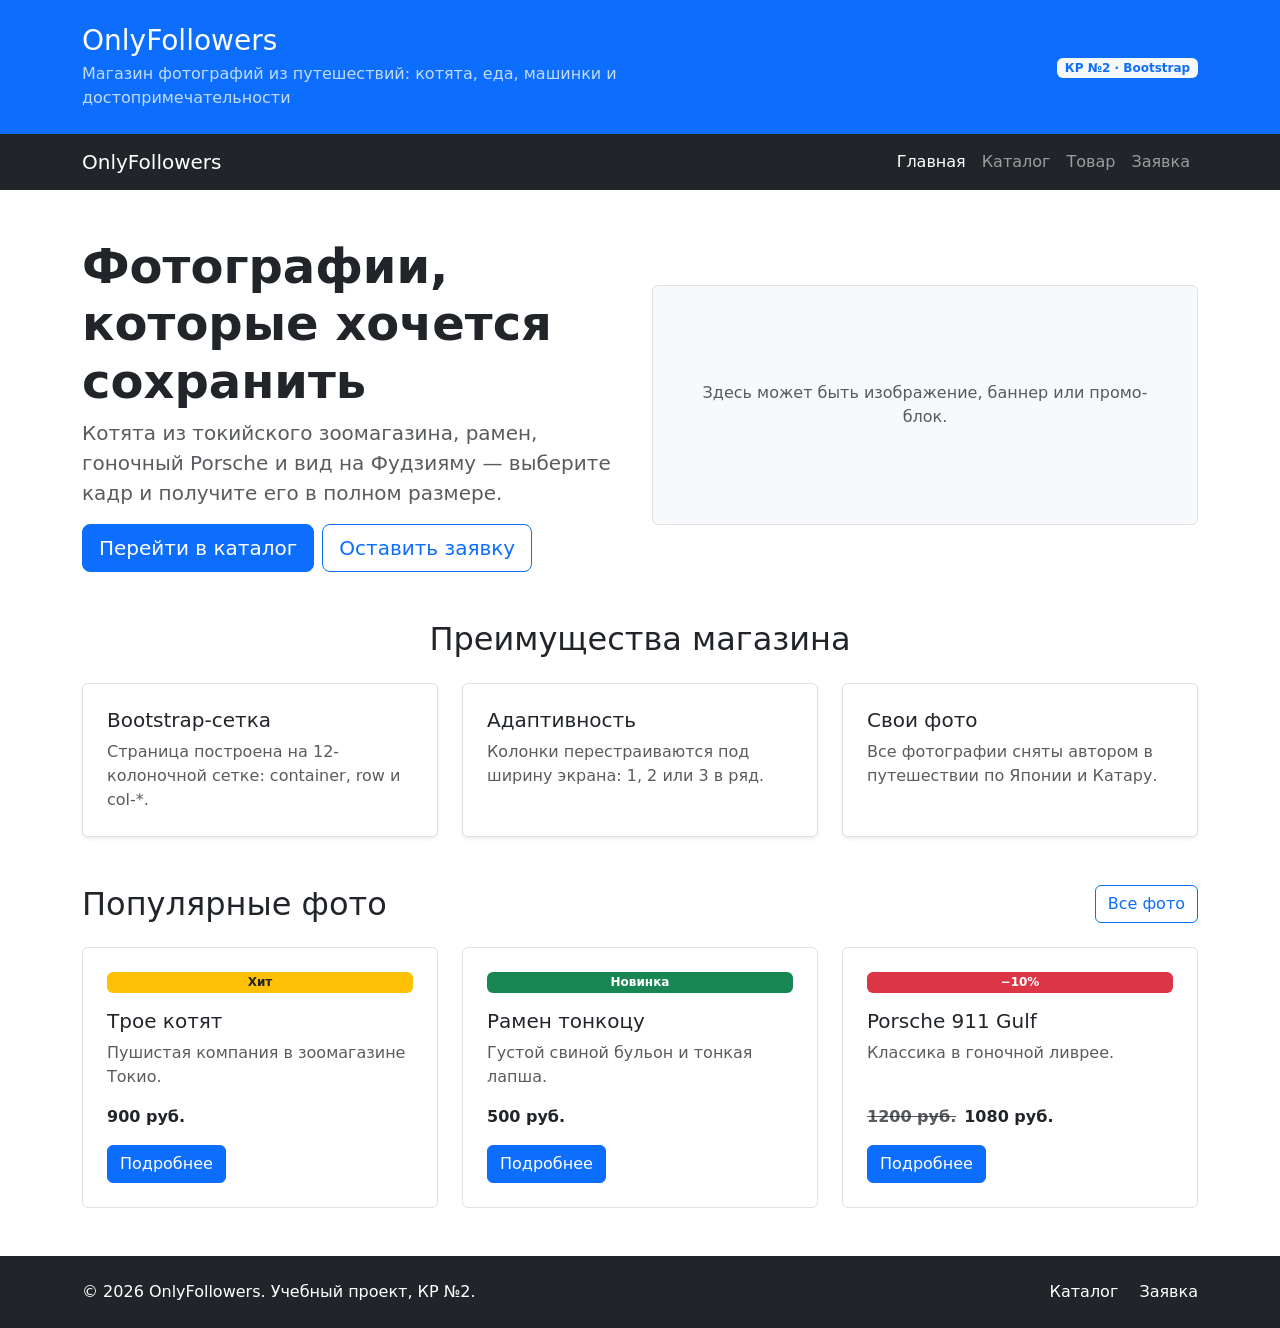
==== index.html @ d78c7d56 "feat: create Bootstrap grid homepage Co-Authored-By: Claude Opus 5.5 <noreply@anthropic.com>" ====
<!DOCTYPE html>
<html lang="ru">
<head>
  <meta charset="UTF-8">
  <meta name="viewport" content="width=device-width, initial-scale=1.0">
  <meta name="description" content="Магазин фотографий из путешествий на Bootstrap: котята, еда, машинки и достопримечательности.">
  <title>Главная — OnlyFollowers</title>

  <link
    href="https://cdn.jsdelivr.net/npm/bootstrap@5.3.8/dist/css/bootstrap.min.css"
    rel="stylesheet"
  >
  <link rel="stylesheet" href="css/custom.css">
</head>
<body>
  <header class="bg-primary text-white py-4">
    <div class="container">
      <div class="row align-items-center">
        <div class="col-12 col-md-8">
          <p class="h3 mb-1">OnlyFollowers</p>
          <p class="mb-0 opacity-75">
            Магазин фотографий из путешествий: котята, еда, машинки и достопримечательности
          </p>
        </div>

        <div class="col-12 col-md-4 text-md-end mt-3 mt-md-0">
          <span class="badge bg-light text-primary">КР №2 · Bootstrap</span>
        </div>
      </div>
    </div>
  </header>

  <nav class="navbar navbar-expand-lg navbar-dark bg-dark">
    <div class="container">
      <a class="navbar-brand" href="index.html">OnlyFollowers</a>

      <button
        class="navbar-toggler"
        type="button"
        data-bs-toggle="collapse"
        data-bs-target="#mainNavbar"
        aria-controls="mainNavbar"
        aria-expanded="false"
        aria-label="Переключить навигацию"
      >
        <span class="navbar-toggler-icon"></span>
      </button>

      <div class="collapse navbar-collapse" id="mainNavbar">
        <ul class="navbar-nav ms-auto">
          <li class="nav-item">
            <a class="nav-link active" aria-current="page" href="index.html">Главная</a>
          </li>

          <li class="nav-item">
            <a class="nav-link" href="catalog.html">Каталог</a>
          </li>

          <li class="nav-item">
            <a class="nav-link" href="product.html">Товар</a>
          </li>

          <li class="nav-item">
            <a class="nav-link" href="order.html">Заявка</a>
          </li>
        </ul>
      </div>
    </div>
  </nav>

  <main>
    <section class="container my-5">
      <div class="row align-items-center g-4">
        <div class="col-12 col-lg-6">
          <h1 class="display-5 fw-bold">
            Фотографии, которые хочется сохранить
          </h1>
          <p class="lead text-muted">
            Котята из токийского зоомагазина, рамен, гоночный Porsche
            и вид на Фудзияму — выберите кадр и получите его в полном размере.
          </p>
          <div class="d-flex flex-wrap gap-2">
            <a class="btn btn-primary btn-lg" href="catalog.html">Перейти в каталог</a>
            <a class="btn btn-outline-primary btn-lg" href="order.html">Оставить заявку</a>
          </div>
        </div>

        <div class="col-12 col-lg-6">
          <div class="placeholder-box p-5 bg-light border rounded d-flex align-items-center justify-content-center text-center">
            <p class="mb-0 text-muted">
              Здесь может быть изображение, баннер или промо-блок.
            </p>
          </div>
        </div>
      </div>
    </section>

    <section class="container my-5">
      <h2 class="text-center mb-4">Преимущества магазина</h2>

      <div class="row g-4">
        <div class="col-12 col-md-4">
          <div class="p-4 border rounded h-100 bg-white shadow-sm">
            <h3 class="h5">Bootstrap-сетка</h3>
            <p class="mb-0 text-muted">Страница построена на 12-колоночной сетке: container, row и col-*.</p>
          </div>
        </div>

        <div class="col-12 col-md-4">
          <div class="p-4 border rounded h-100 bg-white shadow-sm">
            <h3 class="h5">Адаптивность</h3>
            <p class="mb-0 text-muted">Колонки перестраиваются под ширину экрана: 1, 2 или 3 в ряд.</p>
          </div>
        </div>

        <div class="col-12 col-md-4">
          <div class="p-4 border rounded h-100 bg-white shadow-sm">
            <h3 class="h5">Свои фото</h3>
            <p class="mb-0 text-muted">Все фотографии сняты автором в путешествии по Японии и Катару.</p>
          </div>
        </div>
      </div>
    </section>

    <section class="container my-5" id="popular">
      <div class="d-flex justify-content-between align-items-center mb-4">
        <h2 class="mb-0">Популярные фото</h2>
        <a class="btn btn-outline-primary" href="catalog.html">Все фото</a>
      </div>

      <div class="row g-4">
        <div class="col-12 col-md-6 col-lg-4">
          <div class="border rounded h-100 p-4 d-flex flex-column">
            <span class="badge bg-warning text-dark mb-3">Хит</span>
            <h3 class="h5">Трое котят</h3>
            <p class="text-muted">Пушистая компания в зоомагазине Токио.</p>
            <p class="fw-bold mb-3 mt-auto">900 руб.</p>
            <a class="btn btn-primary align-self-start" href="catalog.html">Подробнее</a>
          </div>
        </div>

        <div class="col-12 col-md-6 col-lg-4">
          <div class="border rounded h-100 p-4 d-flex flex-column">
            <span class="badge bg-success mb-3">Новинка</span>
            <h3 class="h5">Рамен тонкоцу</h3>
            <p class="text-muted">Густой свиной бульон и тонкая лапша.</p>
            <p class="fw-bold mb-3 mt-auto">500 руб.</p>
            <a class="btn btn-primary align-self-start" href="catalog.html">Подробнее</a>
          </div>
        </div>

        <div class="col-12 col-md-6 col-lg-4">
          <div class="border rounded h-100 p-4 d-flex flex-column">
            <span class="badge bg-danger mb-3">−10%</span>
            <h3 class="h5">Porsche 911 Gulf</h3>
            <p class="text-muted">Классика в гоночной ливрее.</p>
            <p class="fw-bold mb-3 mt-auto"><span class="text-muted text-decoration-line-through fs-6 me-2">1200 руб.</span>1080 руб.</p>
            <a class="btn btn-primary align-self-start" href="catalog.html">Подробнее</a>
          </div>
        </div>
      </div>
    </section>
  </main>

  <footer class="bg-dark text-white py-4 mt-5">
    <div class="container">
      <div class="row align-items-center g-3">
        <div class="col-12 col-md-6">
          <p class="mb-0">&copy; 2026 OnlyFollowers. Учебный проект, КР №2.</p>
        </div>

        <div class="col-12 col-md-6 text-md-end">
          <a class="text-white text-decoration-none me-3" href="catalog.html">Каталог</a>
          <a class="text-white text-decoration-none" href="order.html">Заявка</a>
        </div>
      </div>
    </div>
  </footer>

  <script
    src="https://cdn.jsdelivr.net/npm/bootstrap@5.3.8/dist/js/bootstrap.bundle.min.js">
  </script>
</body>
</html>
---- css/custom.css ----
body {
  min-height: 100vh;
}

.placeholder-box {
  min-height: 240px;
}
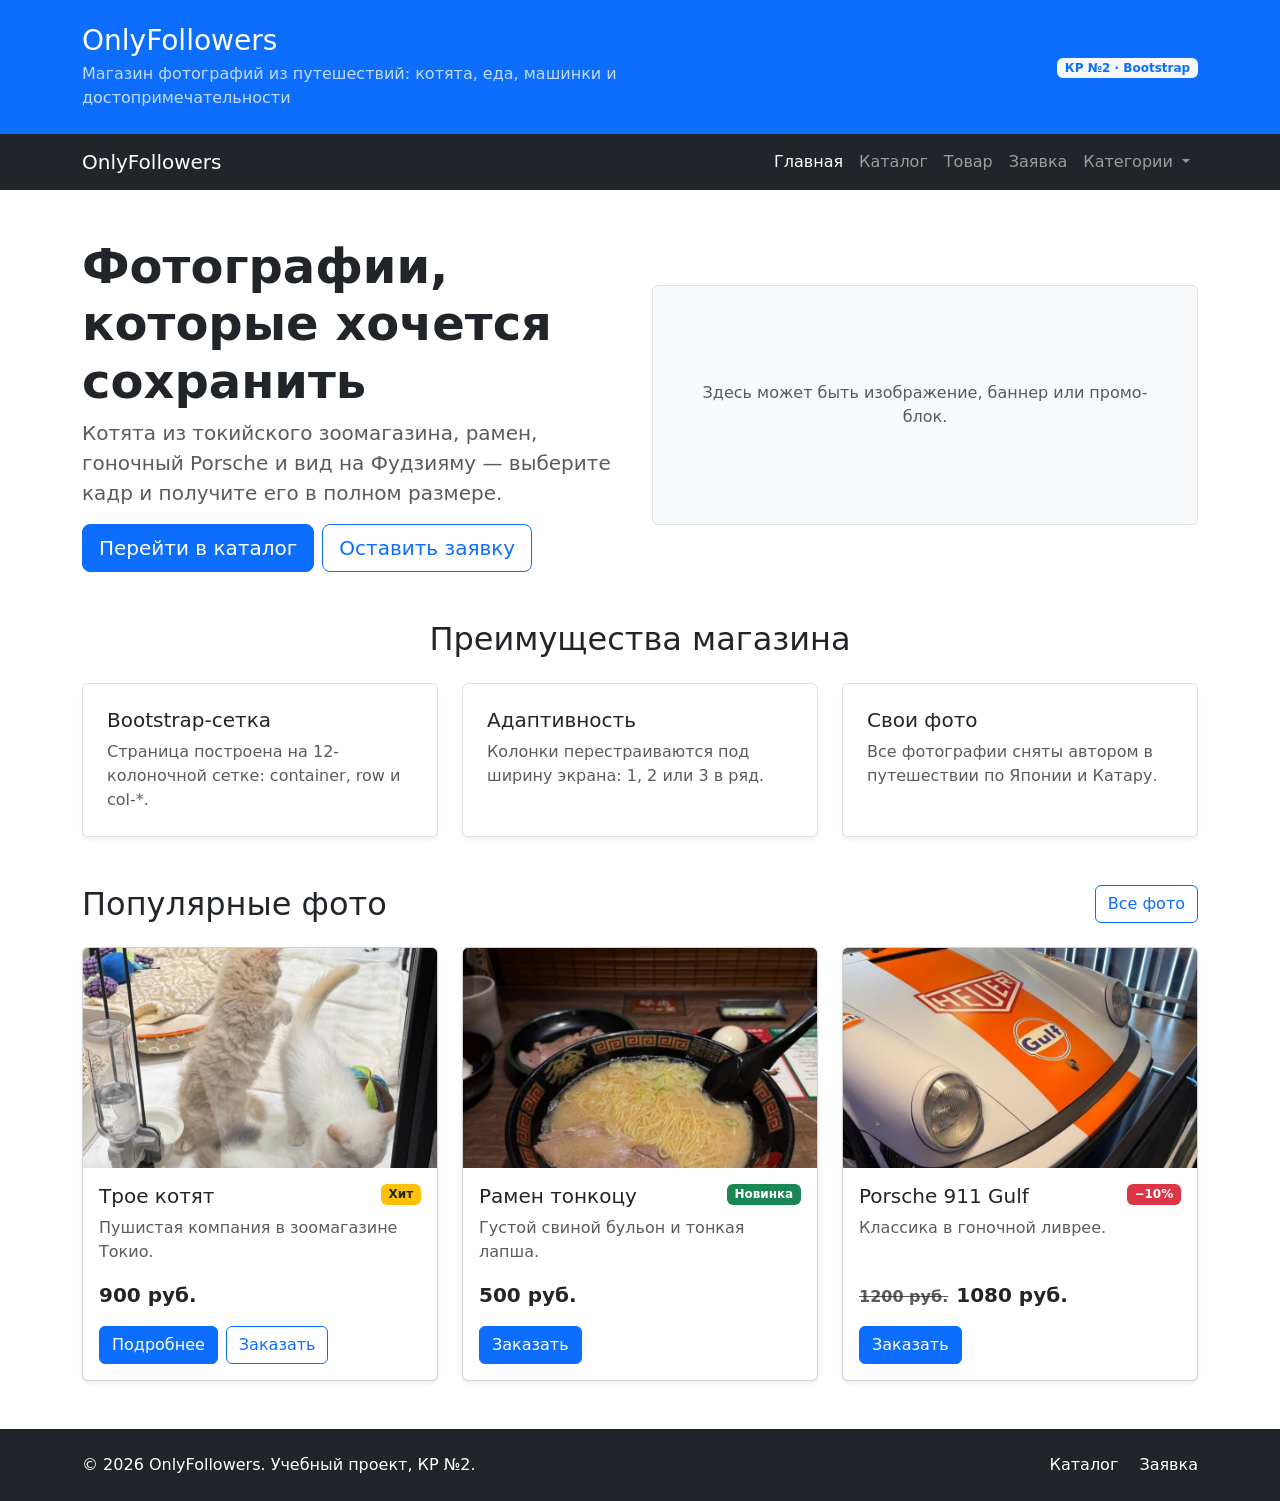
==== commit 865468f9: "feat: add Bootstrap components pages Co-Authored-By: Claude Opus 5.5 <noreply@anthropic.com>" ====
--- a/index.html
+++ b/index.html
@@ -63,6 +63,26 @@
           <li class="nav-item">
             <a class="nav-link" href="order.html">Заявка</a>
           </li>
+
+          <li class="nav-item dropdown">
+            <a
+              class="nav-link dropdown-toggle"
+              href="#"
+              role="button"
+              data-bs-toggle="dropdown"
+              aria-expanded="false"
+            >
+              Категории
+            </a>
+            <ul class="dropdown-menu dropdown-menu-end">
+              <li><a class="dropdown-item" href="catalog.html#pets">Котята и щенки</a></li>
+              <li><a class="dropdown-item" href="catalog.html#food">Еда</a></li>
+              <li><a class="dropdown-item" href="catalog.html#cars">Машинки</a></li>
+              <li><a class="dropdown-item" href="catalog.html#places">Достопримечательности</a></li>
+              <li><hr class="dropdown-divider"></li>
+              <li><a class="dropdown-item" href="index.html#popular">Популярное</a></li>
+            </ul>
+          </li>
         </ul>
       </div>
     </div>
@@ -130,32 +150,87 @@
 
       <div class="row g-4">
         <div class="col-12 col-md-6 col-lg-4">
-          <div class="border rounded h-100 p-4 d-flex flex-column">
-            <span class="badge bg-warning text-dark mb-3">Хит</span>
-            <h3 class="h5">Трое котят</h3>
-            <p class="text-muted">Пушистая компания в зоомагазине Токио.</p>
-            <p class="fw-bold mb-3 mt-auto">900 руб.</p>
-            <a class="btn btn-primary align-self-start" href="catalog.html">Подробнее</a>
+          <div class="card h-100 shadow-sm">
+            <img src="images/kittens-trio.jpg" class="card-img-top" alt="Трое котят играют в вольере" width="800" height="1066" loading="lazy">
+            <div class="card-body d-flex flex-column">
+              <div class="d-flex justify-content-between align-items-start gap-2 mb-2">
+                <h3 class="card-title h5 mb-0">Трое котят</h3>
+                <span class="badge bg-warning text-dark">Хит</span>
+              </div>
+
+              <p class="card-text text-muted">Пушистая компания в зоомагазине Токио.</p>
+
+              <p class="fw-bold fs-5 mt-auto mb-3">900 руб.</p>
+
+              <div class="d-flex gap-2">
+                <a class="btn btn-primary" href="product.html">Подробнее</a>
+                <button
+                  class="btn btn-outline-primary"
+                  type="button"
+                  data-bs-toggle="modal"
+                  data-bs-target="#orderModal"
+                  data-product="Трое котят"
+                >
+                  Заказать
+                </button>
+              </div>
+            </div>
           </div>
         </div>
 
         <div class="col-12 col-md-6 col-lg-4">
-          <div class="border rounded h-100 p-4 d-flex flex-column">
-            <span class="badge bg-success mb-3">Новинка</span>
-            <h3 class="h5">Рамен тонкоцу</h3>
-            <p class="text-muted">Густой свиной бульон и тонкая лапша.</p>
-            <p class="fw-bold mb-3 mt-auto">500 руб.</p>
-            <a class="btn btn-primary align-self-start" href="catalog.html">Подробнее</a>
+          <div class="card h-100 shadow-sm">
+            <img src="images/ramen-tonkotsu.jpg" class="card-img-top" alt="Миска рамена тонкоцу" width="800" height="1066" loading="lazy">
+            <div class="card-body d-flex flex-column">
+              <div class="d-flex justify-content-between align-items-start gap-2 mb-2">
+                <h3 class="card-title h5 mb-0">Рамен тонкоцу</h3>
+                <span class="badge bg-success">Новинка</span>
+              </div>
+
+              <p class="card-text text-muted">Густой свиной бульон и тонкая лапша.</p>
+
+              <p class="fw-bold fs-5 mt-auto mb-3">500 руб.</p>
+
+              <div class="d-flex gap-2">
+                <button
+                  class="btn btn-primary"
+                  type="button"
+                  data-bs-toggle="modal"
+                  data-bs-target="#orderModal"
+                  data-product="Рамен тонкоцу"
+                >
+                  Заказать
+                </button>
+              </div>
+            </div>
           </div>
         </div>
 
         <div class="col-12 col-md-6 col-lg-4">
-          <div class="border rounded h-100 p-4 d-flex flex-column">
-            <span class="badge bg-danger mb-3">−10%</span>
-            <h3 class="h5">Porsche 911 Gulf</h3>
-            <p class="text-muted">Классика в гоночной ливрее.</p>
-            <p class="fw-bold mb-3 mt-auto"><span class="text-muted text-decoration-line-through fs-6 me-2">1200 руб.</span>1080 руб.</p>
-            <a class="btn btn-primary align-self-start" href="catalog.html">Подробнее</a>
+          <div class="card h-100 shadow-sm">
+            <img src="images/porsche-911.jpg" class="card-img-top" alt="Porsche 911 в ливрее Gulf и Heuer" width="800" height="1066" loading="lazy">
+            <div class="card-body d-flex flex-column">
+              <div class="d-flex justify-content-between align-items-start gap-2 mb-2">
+                <h3 class="card-title h5 mb-0">Porsche 911 Gulf</h3>
+                <span class="badge bg-danger">−10%</span>
+              </div>
+
+              <p class="card-text text-muted">Классика в гоночной ливрее.</p>
+
+              <p class="fw-bold fs-5 mt-auto mb-3"><span class="text-muted text-decoration-line-through fs-6 me-2">1200 руб.</span>1080 руб.</p>
+
+              <div class="d-flex gap-2">
+                <button
+                  class="btn btn-primary"
+                  type="button"
+                  data-bs-toggle="modal"
+                  data-bs-target="#orderModal"
+                  data-product="Porsche 911 Gulf"
+                >
+                  Заказать
+                </button>
+              </div>
+            </div>
           </div>
         </div>
       </div>
@@ -177,6 +252,78 @@
     </div>
   </footer>
 
+  <div
+    class="modal fade"
+    id="orderModal"
+    tabindex="-1"
+    aria-labelledby="orderModalLabel"
+    aria-hidden="true"
+  >
+    <div class="modal-dialog modal-dialog-centered">
+      <div class="modal-content">
+        <div class="modal-header">
+          <h2 class="modal-title h5" id="orderModalLabel">Быстрая заявка</h2>
+          <button
+            type="button"
+            class="btn-close"
+            data-bs-dismiss="modal"
+            aria-label="Закрыть"
+          ></button>
+        </div>
+
+        <div class="modal-body">
+          <p class="text-muted">
+            Оставьте контактные данные, и мы пришлём ссылку на фото.
+          </p>
+
+          <form id="modalOrderForm">
+            <div class="mb-3">
+              <label for="modal-name" class="form-label">Имя</label>
+              <input id="modal-name" name="name" type="text" class="form-control" minlength="2" required>
+            </div>
+
+            <div class="mb-3">
+              <label for="modal-email" class="form-label">E-mail</label>
+              <input id="modal-email" name="email" type="email" class="form-control" placeholder="example@mail.ru" required>
+            </div>
+
+            <div class="mb-3">
+              <label for="modal-product" class="form-label">Фото</label>
+              <select id="modal-product" name="product" class="form-select" required>
+                <option value="">Выберите фото</option>
+                <option value="kittens-trio">Трое котят — 900 руб.</option>
+                <option value="cat-sphynx">Сфинкс в свитере — 700 руб.</option>
+                <option value="cat-sphynx-smile">Довольный сфинкс — 750 руб.</option>
+                <option value="kitten-ragdoll">Котёнок рэгдолл — 650 руб.</option>
+                <option value="ramen-tonkotsu">Рамен тонкоцу — 500 руб.</option>
+                <option value="ramen-iekei">Рамен иэкэй — 550 руб.</option>
+                <option value="dessert-matcha">Десерт с матчей — 450 руб.</option>
+                <option value="porsche-911">Porsche 911 Gulf — 1080 руб.</option>
+                <option value="fuji-coast">Фудзи с побережья — 1000 руб.</option>
+                <option value="kaws-doha">Статуя KAWS — 800 руб.</option>
+                <option value="garden-doha">Сад под куполом — 850 руб.</option>
+              </select>
+            </div>
+
+            <div class="form-check mb-3">
+              <input id="modal-agree" name="agreement" class="form-check-input" type="checkbox" required>
+              <label class="form-check-label" for="modal-agree">
+                Согласен на обработку данных
+              </label>
+            </div>
+          </form>
+        </div>
+
+        <div class="modal-footer">
+          <button type="button" class="btn btn-secondary" data-bs-dismiss="modal">
+            Закрыть
+          </button>
+          <button type="button" class="btn btn-primary">Отправить</button>
+        </div>
+      </div>
+    </div>
+  </div>
+
   <script
     src="https://cdn.jsdelivr.net/npm/bootstrap@5.3.8/dist/js/bootstrap.bundle.min.js">
   </script>
--- a/css/custom.css
+++ b/css/custom.css
@@ -5,3 +5,18 @@
 .placeholder-box {
   min-height: 240px;
 }
+
+.placeholder-image {
+  min-height: 320px;
+}
+
+.card-img-top {
+  height: 220px;
+  object-fit: cover;
+}
+
+.product-photo {
+  width: 100%;
+  max-height: 80vh;
+  object-fit: cover;
+}
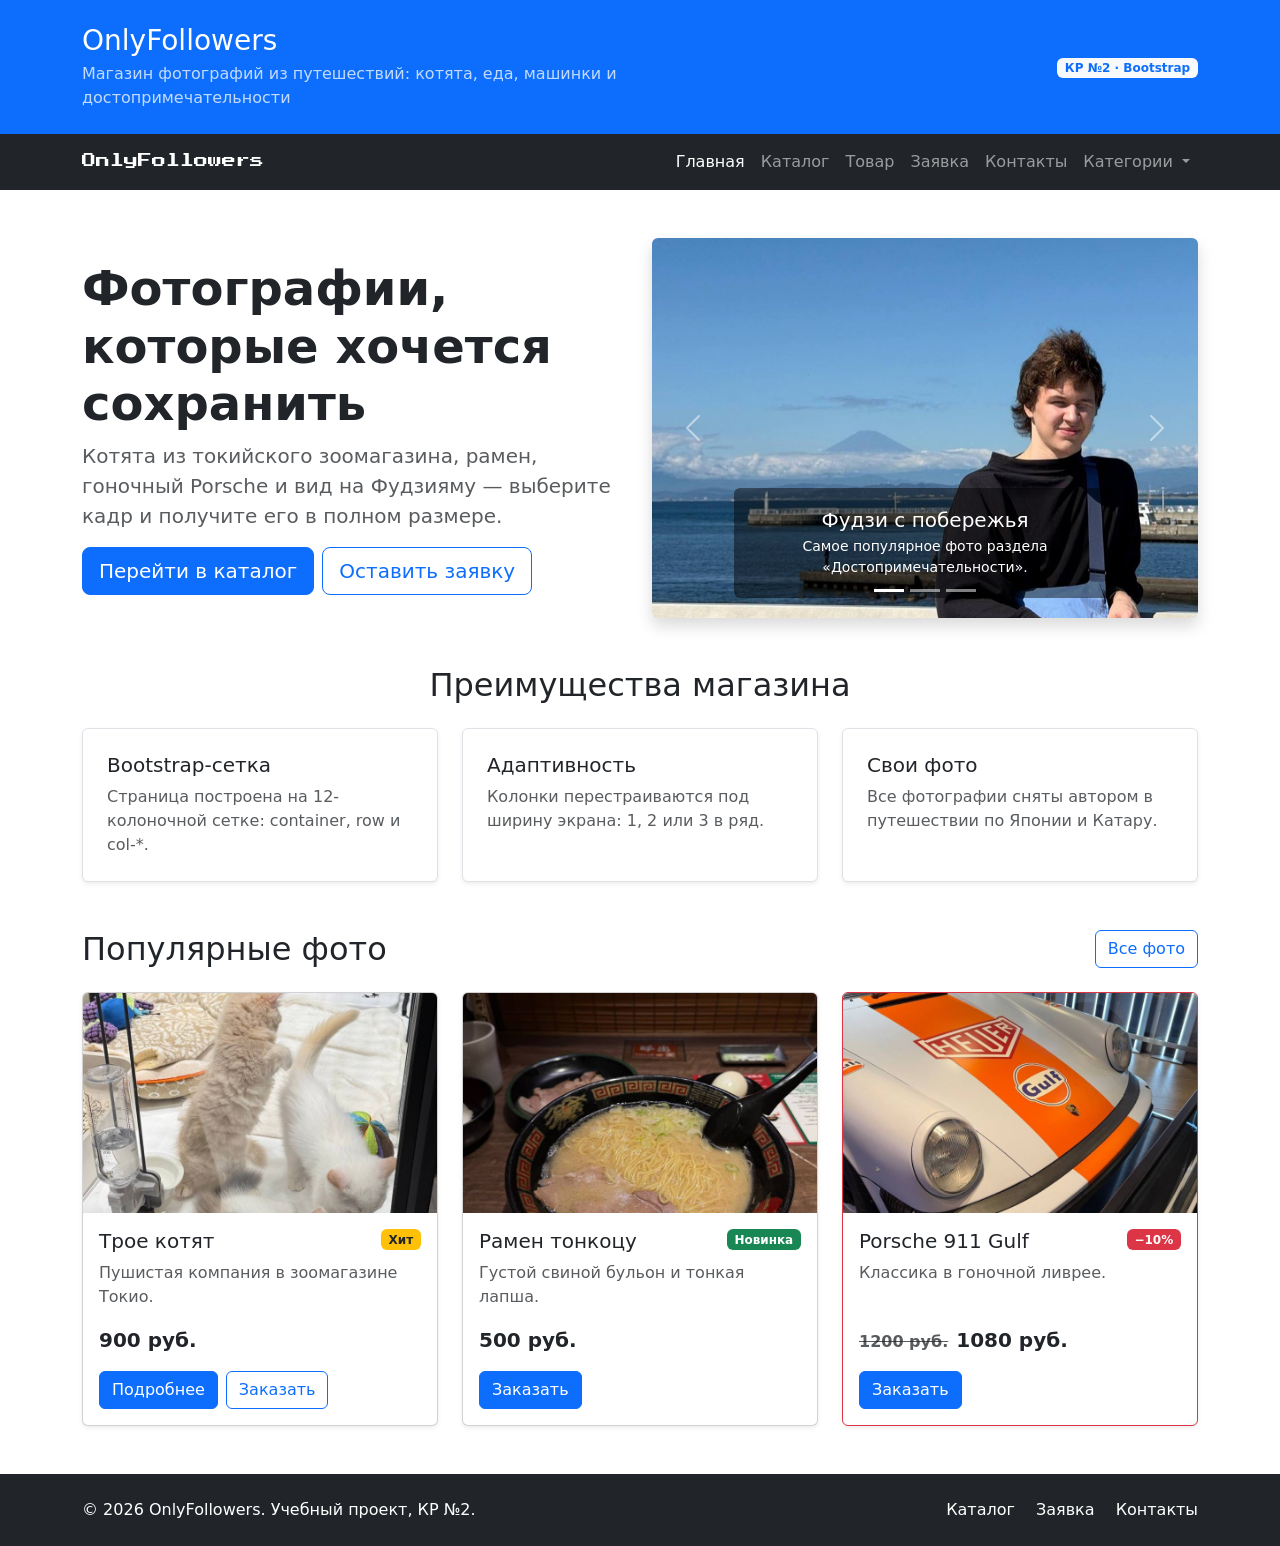
==== commit e84c0285: "fix: prepare Bootstrap project for submission Co-Authored-By: Claude Opus 5.5 <noreply@anthropic.com" ====
--- a/index.html
+++ b/index.html
@@ -6,10 +6,10 @@
   <meta name="description" content="Магазин фотографий из путешествий на Bootstrap: котята, еда, машинки и достопримечательности.">
   <title>Главная — OnlyFollowers</title>
 
-  <link
-    href="https://cdn.jsdelivr.net/npm/bootstrap@5.3.8/dist/css/bootstrap.min.css"
-    rel="stylesheet"
-  >
+  <link rel="preconnect" href="https://fonts.googleapis.com">
+  <link rel="preconnect" href="https://fonts.gstatic.com" crossorigin>
+  <link rel="stylesheet" href="https://fonts.googleapis.com/css2?family=Press+Start+2P&display=swap">
+  <link rel="stylesheet" href="vendor/bootstrap/css/bootstrap.min.css">
   <link rel="stylesheet" href="css/custom.css">
 </head>
 <body>
@@ -30,7 +30,7 @@
     </div>
   </header>
 
-  <nav class="navbar navbar-expand-lg navbar-dark bg-dark">
+  <nav class="navbar navbar-expand-lg navbar-dark bg-dark sticky-top">
     <div class="container">
       <a class="navbar-brand" href="index.html">OnlyFollowers</a>
 
@@ -62,6 +62,10 @@
 
           <li class="nav-item">
             <a class="nav-link" href="order.html">Заявка</a>
+          </li>
+
+          <li class="nav-item">
+            <a class="nav-link" href="contacts.html">Контакты</a>
           </li>
 
           <li class="nav-item dropdown">
@@ -106,10 +110,62 @@
         </div>
 
         <div class="col-12 col-lg-6">
-          <div class="placeholder-box p-5 bg-light border rounded d-flex align-items-center justify-content-center text-center">
-            <p class="mb-0 text-muted">
-              Здесь может быть изображение, баннер или промо-блок.
-            </p>
+          <div id="heroCarousel" class="carousel slide shadow rounded overflow-hidden" data-bs-ride="carousel">
+            <div class="carousel-indicators">
+              <button
+                type="button"
+                data-bs-target="#heroCarousel"
+                data-bs-slide-to="0" class="active" aria-current="true"
+                aria-label="Слайд 1"
+              ></button>
+              <button
+                type="button"
+                data-bs-target="#heroCarousel"
+                data-bs-slide-to="1"
+                aria-label="Слайд 2"
+              ></button>
+              <button
+                type="button"
+                data-bs-target="#heroCarousel"
+                data-bs-slide-to="2"
+                aria-label="Слайд 3"
+              ></button>
+            </div>
+
+            <div class="carousel-inner">
+              <div class="carousel-item active">
+                <img src="images/fuji-coast.jpg" class="d-block w-100 hero-carousel__image" alt="Фудзияма над облаками">
+                <div class="carousel-caption d-none d-md-block">
+                  <p class="h5 mb-1">Фудзи с побережья</p>
+                  <p class="mb-0 small">Самое популярное фото раздела «Достопримечательности».</p>
+                </div>
+              </div>
+
+              <div class="carousel-item">
+                <img src="images/kittens-trio.jpg" class="d-block w-100 hero-carousel__image" alt="Трое котят">
+                <div class="carousel-caption d-none d-md-block">
+                  <p class="h5 mb-1">Трое котят</p>
+                  <p class="mb-0 small">Хит раздела «Котята и щенки».</p>
+                </div>
+              </div>
+
+              <div class="carousel-item">
+                <img src="images/garden-doha.jpg" class="d-block w-100 hero-carousel__image" alt="Сад под куполом аэропорта">
+                <div class="carousel-caption d-none d-md-block">
+                  <p class="h5 mb-1">Сад под куполом</p>
+                  <p class="mb-0 small">Джунгли прямо в терминале аэропорта Дохи.</p>
+                </div>
+              </div>
+            </div>
+
+            <button class="carousel-control-prev" type="button" data-bs-target="#heroCarousel" data-bs-slide="prev">
+              <span class="carousel-control-prev-icon" aria-hidden="true"></span>
+              <span class="visually-hidden">Предыдущий слайд</span>
+            </button>
+            <button class="carousel-control-next" type="button" data-bs-target="#heroCarousel" data-bs-slide="next">
+              <span class="carousel-control-next-icon" aria-hidden="true"></span>
+              <span class="visually-hidden">Следующий слайд</span>
+            </button>
           </div>
         </div>
       </div>
@@ -207,7 +263,7 @@
         </div>
 
         <div class="col-12 col-md-6 col-lg-4">
-          <div class="card h-100 shadow-sm">
+          <div class="card h-100 shadow-sm border-danger">
             <img src="images/porsche-911.jpg" class="card-img-top" alt="Porsche 911 в ливрее Gulf и Heuer" width="800" height="1066" loading="lazy">
             <div class="card-body d-flex flex-column">
               <div class="d-flex justify-content-between align-items-start gap-2 mb-2">
@@ -246,7 +302,8 @@
 
         <div class="col-12 col-md-6 text-md-end">
           <a class="text-white text-decoration-none me-3" href="catalog.html">Каталог</a>
-          <a class="text-white text-decoration-none" href="order.html">Заявка</a>
+          <a class="text-white text-decoration-none me-3" href="order.html">Заявка</a>
+          <a class="text-white text-decoration-none" href="contacts.html">Контакты</a>
         </div>
       </div>
     </div>
@@ -276,15 +333,19 @@
             Оставьте контактные данные, и мы пришлём ссылку на фото.
           </p>
 
-          <form id="modalOrderForm">
+          <p class="fw-bold text-primary" id="orderModalProduct"></p>
+
+          <form id="modalOrderForm" class="needs-validation" novalidate>
             <div class="mb-3">
               <label for="modal-name" class="form-label">Имя</label>
               <input id="modal-name" name="name" type="text" class="form-control" minlength="2" required>
+              <div class="invalid-feedback">Введите имя, минимум 2 символа.</div>
             </div>
 
             <div class="mb-3">
               <label for="modal-email" class="form-label">E-mail</label>
               <input id="modal-email" name="email" type="email" class="form-control" placeholder="example@mail.ru" required>
+              <div class="invalid-feedback">Введите корректный e-mail.</div>
             </div>
 
             <div class="mb-3">
@@ -303,6 +364,7 @@
                 <option value="kaws-doha">Статуя KAWS — 800 руб.</option>
                 <option value="garden-doha">Сад под куполом — 850 руб.</option>
               </select>
+              <div class="invalid-feedback">Выберите фото из списка.</div>
             </div>
 
             <div class="form-check mb-3">
@@ -310,6 +372,7 @@
               <label class="form-check-label" for="modal-agree">
                 Согласен на обработку данных
               </label>
+              <div class="invalid-feedback">Нужно согласие на обработку данных.</div>
             </div>
           </form>
         </div>
@@ -318,14 +381,35 @@
           <button type="button" class="btn btn-secondary" data-bs-dismiss="modal">
             Закрыть
           </button>
-          <button type="button" class="btn btn-primary">Отправить</button>
+          <button type="submit" class="btn btn-primary" form="modalOrderForm">Отправить</button>
         </div>
       </div>
     </div>
   </div>
 
-  <script
-    src="https://cdn.jsdelivr.net/npm/bootstrap@5.3.8/dist/js/bootstrap.bundle.min.js">
-  </script>
+  <div class="toast-container position-fixed bottom-0 end-0 p-3">
+    <div
+      id="successToast"
+      class="toast text-bg-success"
+      role="status"
+      aria-live="polite"
+      aria-atomic="true"
+    >
+      <div class="d-flex">
+        <div class="toast-body" id="successToastText">
+          Заявка отправлена! Мы свяжемся с вами.
+        </div>
+        <button
+          type="button"
+          class="btn-close btn-close-white me-2 m-auto"
+          data-bs-dismiss="toast"
+          aria-label="Закрыть"
+        ></button>
+      </div>
+    </div>
+  </div>
+
+  <script src="vendor/bootstrap/js/bootstrap.bundle.min.js"></script>
+  <script src="js/main.js"></script>
 </body>
 </html>
--- a/css/custom.css
+++ b/css/custom.css
@@ -1,5 +1,14 @@
+html {
+  scroll-padding-top: 72px;
+}
+
 body {
   min-height: 100vh;
+}
+
+.navbar-brand {
+  font-family: "Press Start 2P", monospace;
+  font-size: 14px;
 }
 
 .placeholder-box {
@@ -10,9 +19,28 @@
   min-height: 320px;
 }
 
+.hero-carousel__image {
+  height: 380px;
+  object-fit: cover;
+}
+
+.carousel-caption {
+  background-color: rgba(0, 0, 0, 0.45);
+  border-radius: var(--bs-border-radius);
+}
+
 .card-img-top {
   height: 220px;
   object-fit: cover;
+}
+
+.card {
+  transition: transform 0.2s ease, box-shadow 0.2s ease;
+}
+
+.card:hover {
+  transform: translateY(-4px);
+  box-shadow: var(--bs-box-shadow) !important;
 }
 
 .product-photo {
@@ -20,3 +48,13 @@
   max-height: 80vh;
   object-fit: cover;
 }
+
+@media (prefers-reduced-motion: reduce) {
+  .card {
+    transition: none;
+  }
+
+  .card:hover {
+    transform: none;
+  }
+}
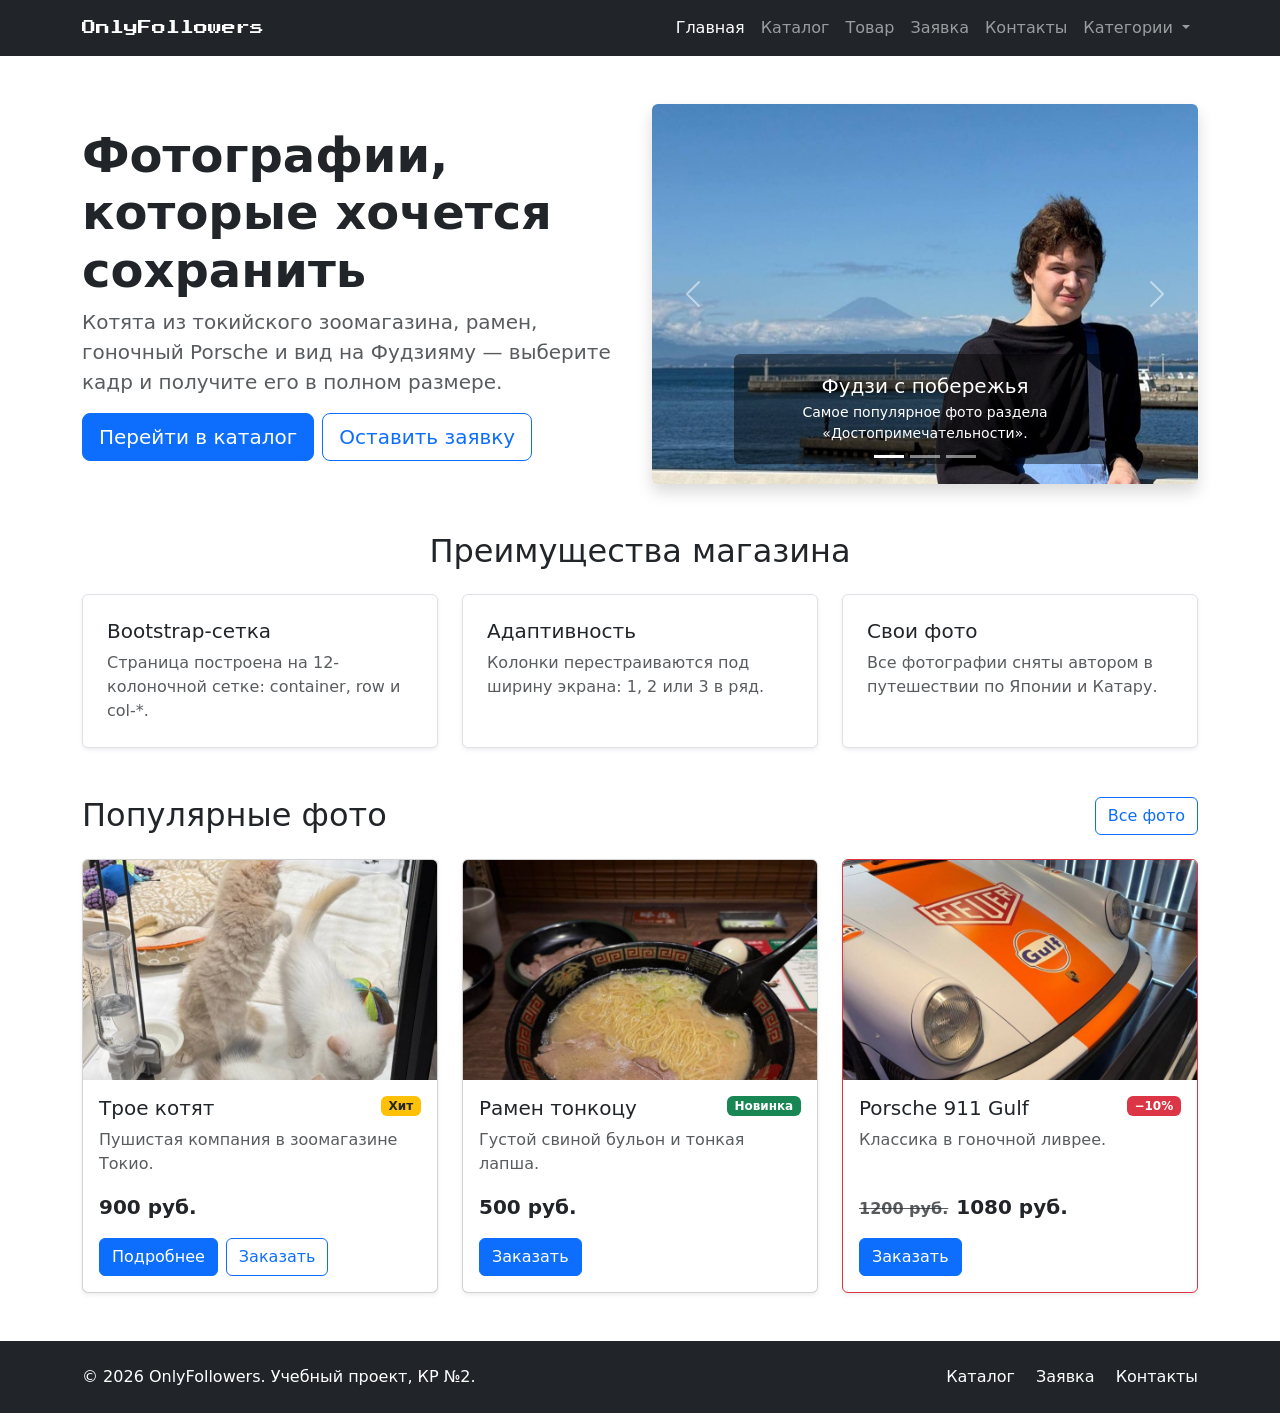
==== commit 286ad9b0: "new update" ====
--- a/index.html
+++ b/index.html
@@ -13,84 +13,69 @@
   <link rel="stylesheet" href="css/custom.css">
 </head>
 <body>
-  <header class="bg-primary text-white py-4">
-    <div class="container">
-      <div class="row align-items-center">
-        <div class="col-12 col-md-8">
-          <p class="h3 mb-1">OnlyFollowers</p>
-          <p class="mb-0 opacity-75">
-            Магазин фотографий из путешествий: котята, еда, машинки и достопримечательности
-          </p>
-        </div>
-
-        <div class="col-12 col-md-4 text-md-end mt-3 mt-md-0">
-          <span class="badge bg-light text-primary">КР №2 · Bootstrap</span>
-        </div>
-      </div>
-    </div>
+  <header class="sticky-top">
+    <nav class="navbar navbar-expand-lg navbar-dark bg-dark">
+      <div class="container">
+        <a class="navbar-brand" href="index.html">OnlyFollowers</a>
+
+        <button
+          class="navbar-toggler"
+          type="button"
+          data-bs-toggle="collapse"
+          data-bs-target="#mainNavbar"
+          aria-controls="mainNavbar"
+          aria-expanded="false"
+          aria-label="Переключить навигацию"
+        >
+          <span class="navbar-toggler-icon"></span>
+        </button>
+
+        <div class="collapse navbar-collapse" id="mainNavbar">
+          <ul class="navbar-nav ms-auto">
+            <li class="nav-item">
+              <a class="nav-link active" aria-current="page" href="index.html">Главная</a>
+            </li>
+
+            <li class="nav-item">
+              <a class="nav-link" href="catalog.html">Каталог</a>
+            </li>
+
+            <li class="nav-item">
+              <a class="nav-link" href="product.html">Товар</a>
+            </li>
+
+            <li class="nav-item">
+              <a class="nav-link" href="order.html">Заявка</a>
+            </li>
+
+            <li class="nav-item">
+              <a class="nav-link" href="contacts.html">Контакты</a>
+            </li>
+
+            <li class="nav-item dropdown">
+              <a
+                class="nav-link dropdown-toggle"
+                href="#"
+                role="button"
+                data-bs-toggle="dropdown"
+                aria-expanded="false"
+              >
+                Категории
+              </a>
+              <ul class="dropdown-menu dropdown-menu-end">
+                <li><a class="dropdown-item" href="catalog.html#pets">Котята и щенки</a></li>
+                <li><a class="dropdown-item" href="catalog.html#food">Еда</a></li>
+                <li><a class="dropdown-item" href="catalog.html#cars">Машинки</a></li>
+                <li><a class="dropdown-item" href="catalog.html#places">Достопримечательности</a></li>
+                <li><hr class="dropdown-divider"></li>
+                <li><a class="dropdown-item" href="index.html#popular">Популярное</a></li>
+              </ul>
+            </li>
+          </ul>
+        </div>
+      </div>
+    </nav>
   </header>
-
-  <nav class="navbar navbar-expand-lg navbar-dark bg-dark sticky-top">
-    <div class="container">
-      <a class="navbar-brand" href="index.html">OnlyFollowers</a>
-
-      <button
-        class="navbar-toggler"
-        type="button"
-        data-bs-toggle="collapse"
-        data-bs-target="#mainNavbar"
-        aria-controls="mainNavbar"
-        aria-expanded="false"
-        aria-label="Переключить навигацию"
-      >
-        <span class="navbar-toggler-icon"></span>
-      </button>
-
-      <div class="collapse navbar-collapse" id="mainNavbar">
-        <ul class="navbar-nav ms-auto">
-          <li class="nav-item">
-            <a class="nav-link active" aria-current="page" href="index.html">Главная</a>
-          </li>
-
-          <li class="nav-item">
-            <a class="nav-link" href="catalog.html">Каталог</a>
-          </li>
-
-          <li class="nav-item">
-            <a class="nav-link" href="product.html">Товар</a>
-          </li>
-
-          <li class="nav-item">
-            <a class="nav-link" href="order.html">Заявка</a>
-          </li>
-
-          <li class="nav-item">
-            <a class="nav-link" href="contacts.html">Контакты</a>
-          </li>
-
-          <li class="nav-item dropdown">
-            <a
-              class="nav-link dropdown-toggle"
-              href="#"
-              role="button"
-              data-bs-toggle="dropdown"
-              aria-expanded="false"
-            >
-              Категории
-            </a>
-            <ul class="dropdown-menu dropdown-menu-end">
-              <li><a class="dropdown-item" href="catalog.html#pets">Котята и щенки</a></li>
-              <li><a class="dropdown-item" href="catalog.html#food">Еда</a></li>
-              <li><a class="dropdown-item" href="catalog.html#cars">Машинки</a></li>
-              <li><a class="dropdown-item" href="catalog.html#places">Достопримечательности</a></li>
-              <li><hr class="dropdown-divider"></li>
-              <li><a class="dropdown-item" href="index.html#popular">Популярное</a></li>
-            </ul>
-          </li>
-        </ul>
-      </div>
-    </div>
-  </nav>
 
   <main>
     <section class="container my-5">
